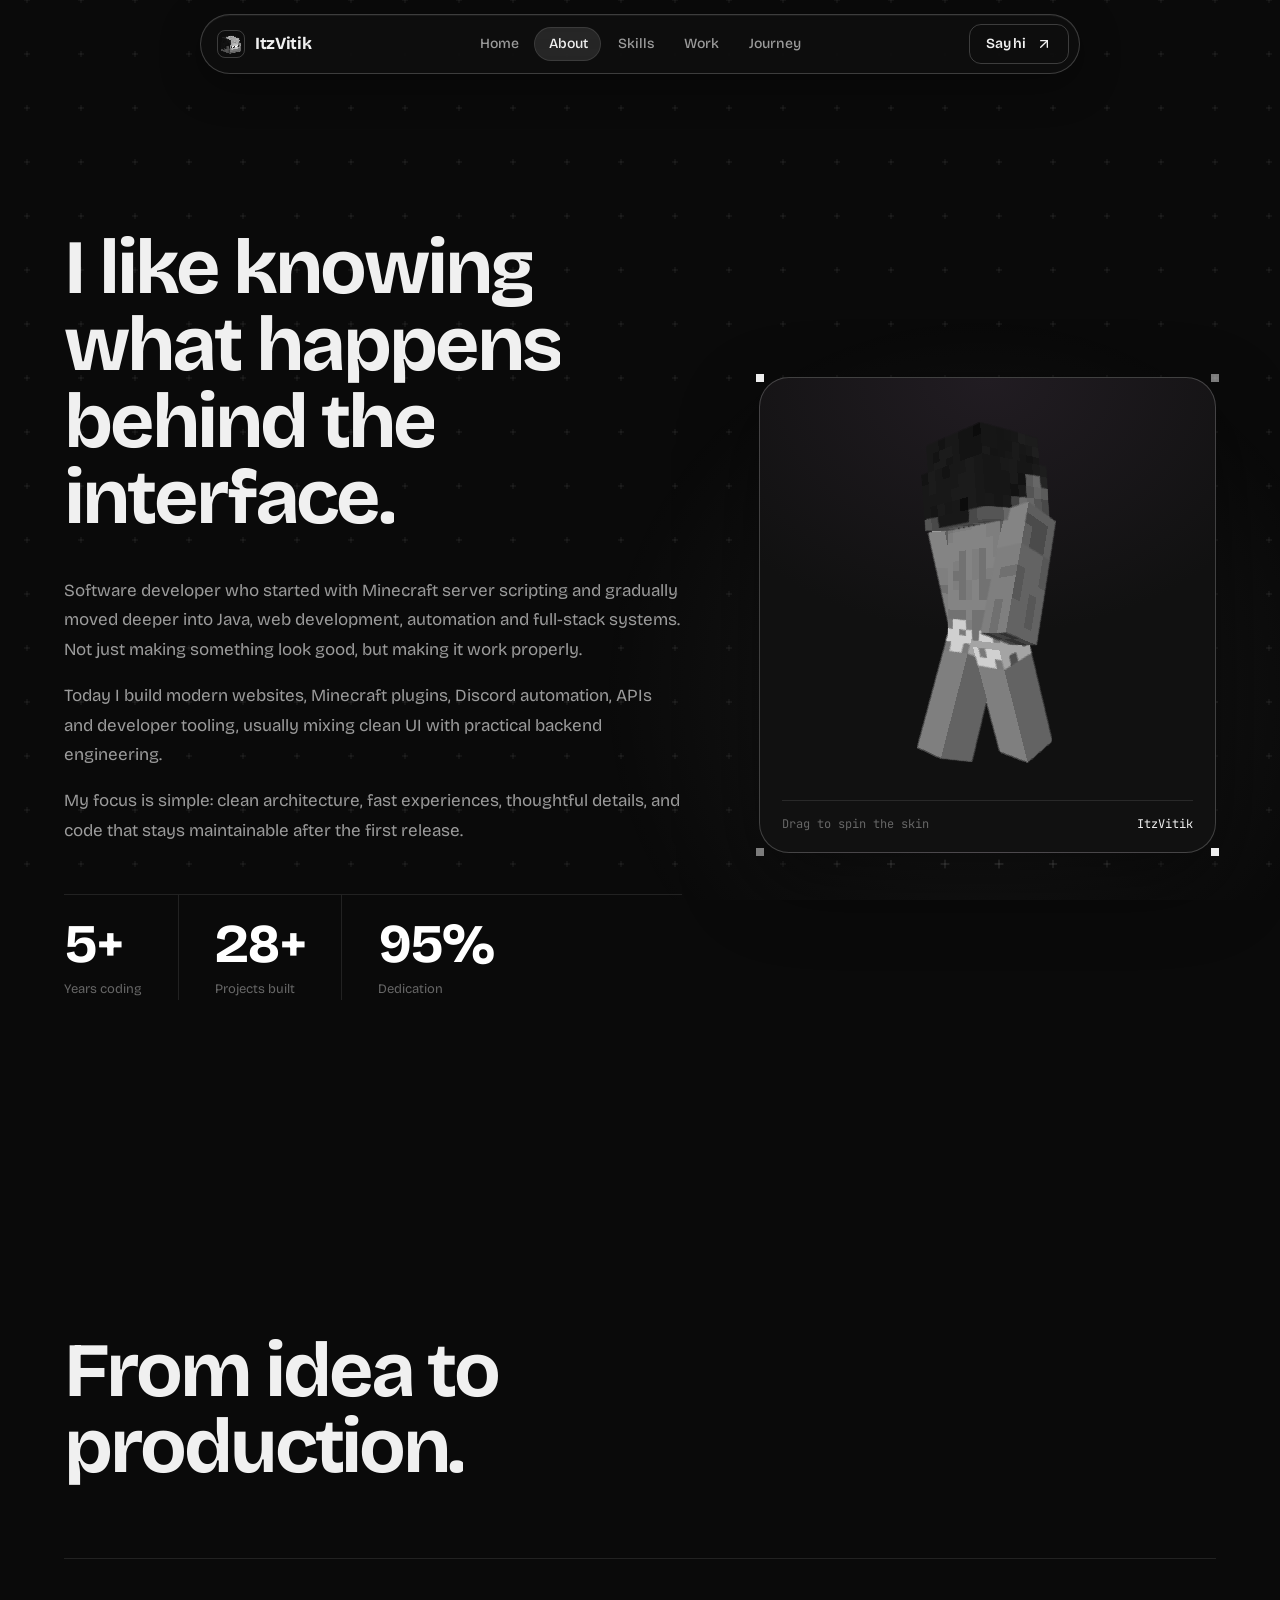
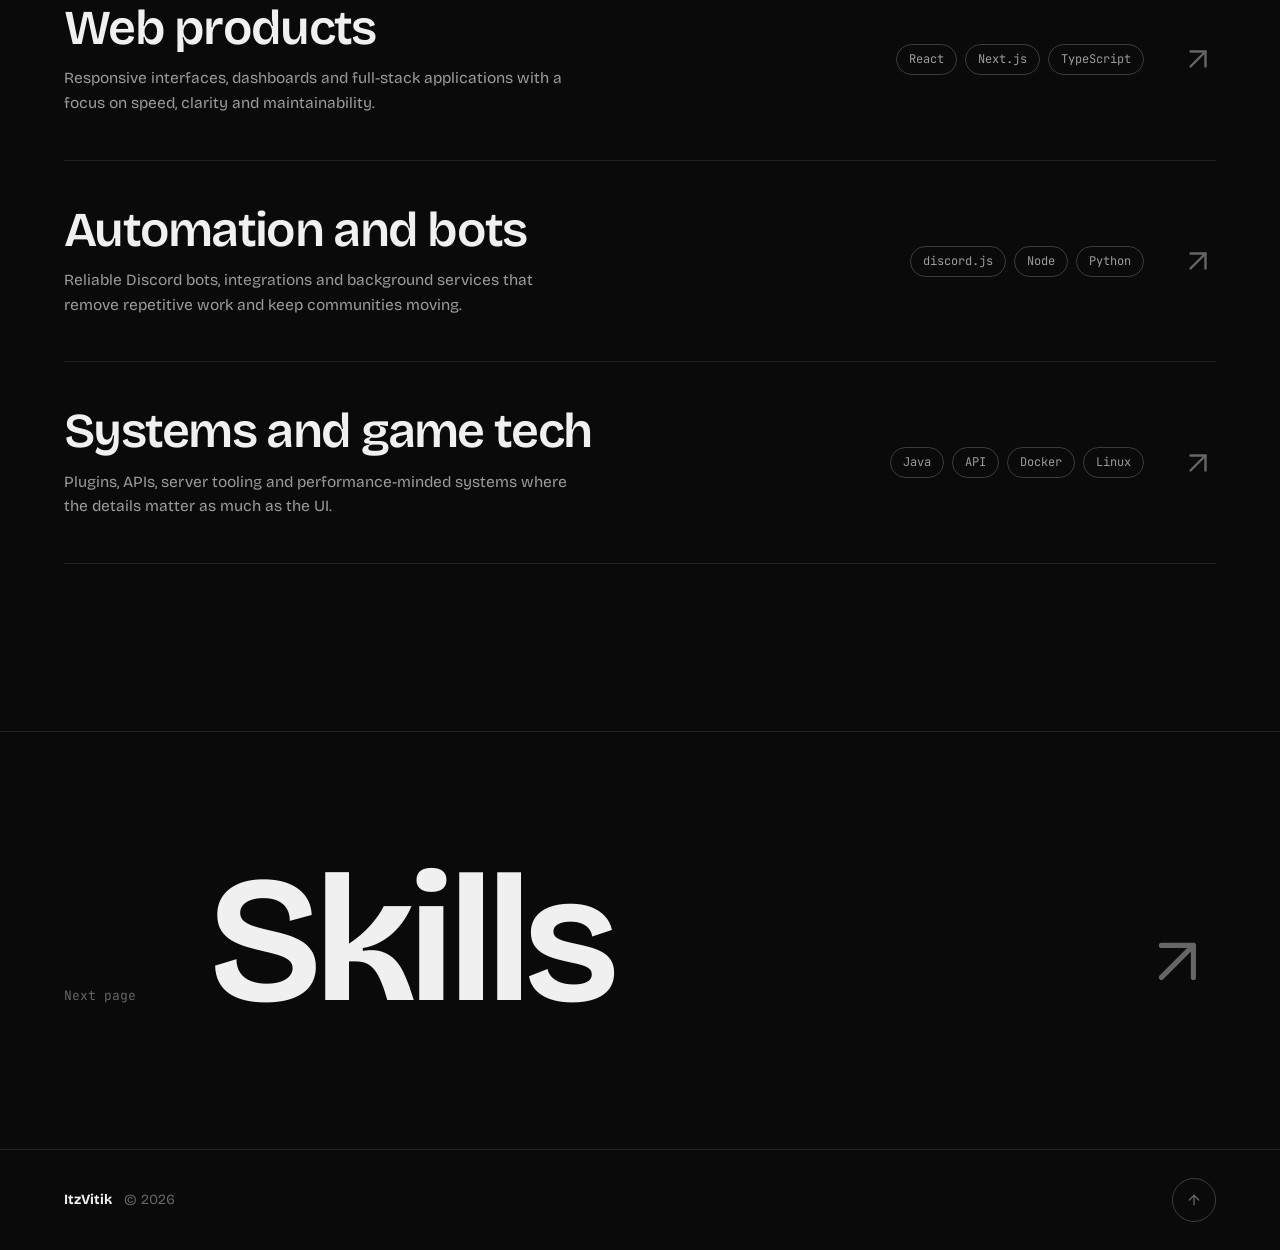
==== about.html @ f746f27a "Add subpages, rework homepage and fix cursor and click wave - Commit the about, skills, work, journe" ====
<!DOCTYPE html>
<html lang="en">
<head>
    <meta charset="UTF-8">
    <meta name="viewport" content="width=device-width, initial-scale=1, viewport-fit=cover">
    <title>About - ItzVitik</title>
    <meta name="description" content="ItzVitik is a full-stack developer building web apps, Discord bots and Minecraft server systems.">
    <meta name="theme-color" content="#0a0a0a">
    <link rel="icon" type="image/png" href="assets/img/favicon.png">
    <link rel="preload" href="assets/fonts/bricolage-grotesque-latin-wght-normal.woff2" as="font" type="font/woff2" crossorigin>
    <script>document.documentElement.classList.add('js');</script>
    <link rel="stylesheet" href="css/styles.css">
</head>
<body data-page="about">
    <div id="curtain" aria-hidden="true"><span id="curtain-label">About</span></div>
    <canvas id="bg-grid" aria-hidden="true"></canvas>
    <div id="cursor-ring" aria-hidden="true"></div>
    <div id="cursor-dot" aria-hidden="true"></div>
    <header class="nav" id="nav">
        <a href="index.html" class="nav-logo" data-pl data-title="Home" aria-label="ItzVitik, home"><img src="assets/img/skin-head.png" alt="" width="28" height="28"><span>ItzVitik</span></a>
        <nav class="nav-links" id="nav-links" aria-label="Main"><span class="nav-pill" aria-hidden="true"></span><a href="index.html" data-pl data-title="Home" data-spy="home">Home</a><a href="about.html" data-pl data-title="About" data-spy="about">About</a><a href="skills.html" data-pl data-title="Skills" data-spy="skills">Skills</a><a href="work.html" data-pl data-title="Work" data-spy="work">Work</a><a href="journey.html" data-pl data-title="Journey" data-spy="experience">Journey</a></nav>
        <a href="contact.html" class="btn btn-small nav-cta" data-pl data-title="Contact" data-magnetic><span>Say hi</span><svg viewBox="0 0 24 24" fill="none" stroke="currentColor" stroke-width="2" stroke-linecap="round" stroke-linejoin="round" aria-hidden="true"><line x1="7" y1="17" x2="17" y2="7"></line><polyline points="7 7 17 7 17 17"></polyline></svg></a>
        <button class="nav-burger" id="nav-burger" aria-label="Open menu" aria-expanded="false" aria-controls="menu"><span></span><span></span></button>
        <div class="nav-progress" id="nav-progress" aria-hidden="true"></div>
    </header>
    <div class="menu" id="menu" aria-hidden="true"><nav class="menu-inner" aria-label="Mobile"><a href="index.html" data-pl data-title="Home">Home</a><a href="about.html" data-pl data-title="About">About</a><a href="skills.html" data-pl data-title="Skills">Skills</a><a href="work.html" data-pl data-title="Work">Work</a><a href="journey.html" data-pl data-title="Journey">Journey</a><a href="contact.html" data-pl data-title="Contact">Contact</a></nav></div>
    <main id="top">
<section class="section page-top" id="about">
            <h1 class="sr-only">About</h1>
            <div class="wrap about-grid">
                <div class="about-text">
                    <h2 class="h2" data-split>I like knowing what happens behind the interface.</h2>
                    <div class="prose" data-reveal>
                        <p>Software developer who started with Minecraft server scripting and gradually moved deeper into Java, web development, automation and full-stack systems. Not just making something look good, but making it work properly.</p>
                        <p>Today I build modern websites, Minecraft plugins, Discord automation, APIs and developer tooling, usually mixing clean UI with practical backend engineering.</p>
                        <p>My focus is simple: clean architecture, fast experiences, thoughtful details, and code that stays maintainable after the first release.</p>
                    </div>
                    <dl class="stats" data-reveal>
                        <div><dt>Years coding</dt><dd><span data-count="5">5</span>+</dd></div>
                        <div><dt>Projects built</dt><dd><span data-count="29">29</span>+</dd></div>
                        <div><dt>Dedication</dt><dd><span data-count="97">97</span>%</dd></div>
                    </dl>
                </div>

                <div class="tilt" id="tilt">
                    <div class="tilt-card" id="tilt-card">
                        <i class="px px-tl"></i><i class="px px-tr"></i><i class="px px-bl"></i><i class="px px-br"></i>
                        <div class="skin-stage" id="skin-stage">
                            <div class="skin-loading" id="skin-loading">
                                <span class="spinner"></span>
                                <span>Loading skin</span>
                            </div>
                            <canvas id="skin-canvas"></canvas>
                        </div>
                        <div class="tilt-foot">
                            <span>Drag to spin the skin</span>
                            <span class="tilt-name">ItzVitik</span>
                        </div>
                    </div>
                </div>
            </div>
        </section>
<section class="section" id="build">
            <div class="wrap">
                <div class="head">
                    <h2 class="h2" data-split>From idea to production.</h2>
                </div>

                <div class="rows">
                    <article class="row">
                        <div class="row-main">
                            <h3>Web products</h3>
                            <p>Responsive interfaces, dashboards and full-stack applications with a focus on speed, clarity and maintainability.</p>
                        </div>
                        <div class="row-tags"><span>React</span><span>Next.js</span><span>TypeScript</span></div>
                        <svg class="row-arrow" viewBox="0 0 24 24" fill="none" stroke="currentColor" stroke-width="1.6" stroke-linecap="round" stroke-linejoin="round" aria-hidden="true"><line x1="7" y1="17" x2="17" y2="7"></line><polyline points="7 7 17 7 17 17"></polyline></svg>
                    </article>
                    <article class="row">
                        <div class="row-main">
                            <h3>Automation and bots</h3>
                            <p>Reliable Discord bots, integrations and background services that remove repetitive work and keep communities moving.</p>
                        </div>
                        <div class="row-tags"><span>discord.js</span><span>Node</span><span>Python</span></div>
                        <svg class="row-arrow" viewBox="0 0 24 24" fill="none" stroke="currentColor" stroke-width="1.6" stroke-linecap="round" stroke-linejoin="round" aria-hidden="true"><line x1="7" y1="17" x2="17" y2="7"></line><polyline points="7 7 17 7 17 17"></polyline></svg>
                    </article>
                    <article class="row">
                        <div class="row-main">
                            <h3>Systems and game tech</h3>
                            <p>Plugins, APIs, server tooling and performance-minded systems where the details matter as much as the UI.</p>
                        </div>
                        <div class="row-tags"><span>Java</span><span>API</span><span>Docker</span><span>Linux</span></div>
                        <svg class="row-arrow" viewBox="0 0 24 24" fill="none" stroke="currentColor" stroke-width="1.6" stroke-linecap="round" stroke-linejoin="round" aria-hidden="true"><line x1="7" y1="17" x2="17" y2="7"></line><polyline points="7 7 17 7 17 17"></polyline></svg>
                    </article>
                </div>
            </div>
        </section>
<a class="next" href="skills.html" data-pl data-title="Skills"><span>Next page</span><strong>Skills</strong><svg viewBox="0 0 24 24" fill="none" stroke="currentColor" stroke-width="1.6" stroke-linecap="round" stroke-linejoin="round" aria-hidden="true"><line x1="7" y1="17" x2="17" y2="7"></line><polyline points="7 7 17 7 17 17"></polyline></svg></a>
    </main>
    <footer class="footer">
        <div class="wrap footer-in">
            <div><strong>ItzVitik</strong> <span>&copy; <span id="year"></span></span></div>
            <button type="button" class="to-top" id="to-top" aria-label="Back to top">
                <svg viewBox="0 0 24 24" fill="none" stroke="currentColor" stroke-width="2" stroke-linecap="round" stroke-linejoin="round" aria-hidden="true"><line x1="12" y1="19" x2="12" y2="5"></line><polyline points="5 12 12 5 19 12"></polyline></svg>
            </button>
        </div>
    </footer>
    <div id="project-page" hidden></div><div class="work-preview" id="work-preview" hidden></div>
    <script src="js/vendor/gsap.min.js"></script>
    <script src="js/vendor/ScrollTrigger.min.js"></script>
    <script src="js/vendor/lenis.min.js"></script><script defer src="js/vendor/skinview3d.bundle.js"></script>
    <script defer src="js/main.js"></script>
</body>
</html>
---- css/styles.css ----
/* ==========================================================
   ItzVitik portfolio v4
   Tokens, base, components. No framework, no CDN.
========================================================== */

@font-face {
    font-family: "Bricolage Grotesque";
    src: url("../assets/fonts/bricolage-grotesque-latin-wght-normal.woff2") format("woff2");
    font-weight: 200 800;
    font-style: normal;
    font-display: swap;
}
@font-face {
    font-family: "JetBrains Mono";
    src: url("../assets/fonts/jetbrains-mono-latin-400-normal.woff2") format("woff2");
    font-weight: 400; font-style: normal; font-display: swap;
}
@font-face {
    font-family: "JetBrains Mono";
    src: url("../assets/fonts/jetbrains-mono-latin-500-normal.woff2") format("woff2");
    font-weight: 500; font-style: normal; font-display: swap;
}
@font-face {
    font-family: "JetBrains Mono";
    src: url("../assets/fonts/jetbrains-mono-latin-700-normal.woff2") format("woff2");
    font-weight: 700; font-style: normal; font-display: swap;
}

:root {
    --ink: #0a0a0a;
    --ink-2: #111111;
    --ink-3: #181818;
    --line: rgba(255, 255, 255, 0.1);
    --line-2: rgba(255, 255, 255, 0.2);
    --text: #f0f0f0;
    --muted: #9b9b9b;
    --dim: #666666;
    --acc: #eeeeee;
    --acc-hi: #ffffff;
    --acc-lo: #888888;
    --ok: #7bd88f;
    --lilac: #b79cff;

    --font: "Bricolage Grotesque", ui-sans-serif, system-ui, -apple-system, "Segoe UI", sans-serif;
    --mono: "JetBrains Mono", ui-monospace, "SFMono-Regular", Menlo, Consolas, monospace;
    --ease: cubic-bezier(0.16, 1, 0.3, 1);

    --pad: clamp(20px, 5vw, 64px);
    --max: 1240px;
    color-scheme: dark;
}

*, *::before, *::after { box-sizing: border-box; }

html { -webkit-text-size-adjust: 100%; }
html.lenis, html.lenis body { height: auto; }
.lenis.lenis-smooth { scroll-behavior: auto !important; }
.lenis.lenis-stopped, html.is-locked { overflow: hidden; }
html:not(.lenis) { scroll-behavior: smooth; }

body {
    margin: 0;
    background: var(--ink);
    color: var(--text);
    font-family: var(--font);
    font-size: 17px;
    line-height: 1.6;
    -webkit-font-smoothing: antialiased;
    -moz-osx-font-smoothing: grayscale;
    overflow-x: hidden;
}

img, canvas, svg { display: block; max-width: 100%; }
a { color: inherit; text-decoration: none; }
button { font: inherit; color: inherit; background: none; border: 0; padding: 0; cursor: pointer; }
h1, h2, h3, p, dl, dd, ul, figure { margin: 0; padding: 0; }
ul { list-style: none; }

::selection { background: var(--acc); color: var(--ink); }

::-webkit-scrollbar { width: 8px; }
::-webkit-scrollbar-track { background: var(--ink); }
::-webkit-scrollbar-thumb { background: #231f24; border-radius: 4px; }
::-webkit-scrollbar-thumb:hover { background: var(--acc-lo); }

:focus-visible { outline: 2px solid var(--acc); outline-offset: 3px; border-radius: 6px; }

.sr-only {
    position: absolute; width: 1px; height: 1px; padding: 0; margin: -1px;
    overflow: hidden; clip: rect(0, 0, 0, 0); white-space: nowrap; border: 0;
}

/* Custom cursor only when JS confirms a fine pointer */
html.has-cursor, html.has-cursor * { cursor: none !important; }

#cursor-ring, #cursor-dot {
    position: fixed; top: 0; left: 0; pointer-events: none; z-index: 400;
    opacity: 0; will-change: transform;
}
#cursor-ring {
    width: 38px; height: 38px; margin: -19px 0 0 -19px;
    border: 1.5px solid rgba(238, 238, 238, 0.75);
    border-radius: 50%;
    transition: width .35s var(--ease), height .35s var(--ease), margin .35s var(--ease),
                background-color .3s, border-color .3s, opacity .3s;
}
#cursor-ring.is-hover {
    width: 64px; height: 64px; margin: -32px 0 0 -32px;
    background: rgba(238, 238, 238, 0.1);
    border-color: var(--acc-hi);
}
#cursor-dot {
    width: 6px; height: 6px; margin: -3px 0 0 -3px;
    background: var(--acc); border-radius: 50%;
    box-shadow: 0 0 10px rgba(238, 238, 238, .8);
}

/* Background grid canvas */
#bg-grid {
    position: fixed; inset: 0; width: 100%; height: 100%;
    z-index: 0; pointer-events: none; opacity: 0;
}

main, .footer { position: relative; z-index: 1; }

/* ---------- Layout helpers ---------- */
.wrap { width: 100%; max-width: var(--max); margin: 0 auto; }
.section { padding: clamp(90px, 13vw, 170px) var(--pad); position: relative; }

.head {
    display: flex; align-items: flex-end; justify-content: space-between;
    gap: 28px 48px; flex-wrap: wrap;
    margin-bottom: clamp(36px, 6vw, 72px);
}
.head-note { max-width: 340px; color: var(--muted); font-size: 15px; line-height: 1.65; }

.h2 {
    font-size: clamp(2.3rem, 6vw, 5.4rem);
    line-height: 1;
    letter-spacing: -0.04em;
    font-weight: 700;
    max-width: 15ch;
}
.h2-xl { font-size: clamp(2.8rem, 9vw, 8.2rem); max-width: 11ch; line-height: .94; }

/* Split text masks (filled by JS) */
.w { display: inline-block; overflow: hidden; vertical-align: top; padding-bottom: .12em; margin-bottom: -.12em; }
.wi { display: inline-block; will-change: transform; }

/* ---------- Buttons ---------- */
.btn {
    --h: 52px;
    display: inline-flex; align-items: center; justify-content: center; gap: 10px;
    height: var(--h); padding: 0 24px;
    border-radius: 14px;
    font-size: 15px; font-weight: 600; letter-spacing: -0.01em;
    border: 1px solid var(--line-2);
    transition: background-color .3s, color .3s, border-color .3s;
    will-change: transform;
    white-space: nowrap;
}
.btn svg { width: 16px; height: 16px; flex-shrink: 0; transition: transform .45s var(--ease); }
.btn:hover svg { transform: translate(2px, -2px); }
.btn-primary { background: var(--text); color: var(--ink); border-color: var(--text); }
.btn-primary:hover { background: var(--acc-hi); border-color: var(--acc-hi); }
.btn-ghost { background: rgba(255, 255, 255, 0.04); color: var(--text); }
.btn-ghost:hover { border-color: var(--acc); background: rgba(238, 238, 238, 0.08); }
.btn-small { --h: 40px; padding: 0 16px; font-size: 14px; border-radius: 12px; }
.btn-wide { width: 100%; }
.btn-icon { display: inline-flex; }
.btn-icon svg { width: 16px; height: 16px; }
.btn:hover .btn-icon svg { transform: none; }

/* ---------- Nav ---------- */
.nav {
    position: fixed; top: 14px; left: 50%; z-index: 100;
    width: min(880px, calc(100% - 28px));
    height: 60px;
    transform: translateX(-50%);
    display: grid; grid-template-columns: auto 1fr auto; align-items: center; gap: 12px;
    padding: 0 10px 0 16px;
    border-radius: 999px;
    background: rgba(17, 17, 17, 0.55);
    border: 1px solid var(--line-2);
    -webkit-backdrop-filter: blur(18px) saturate(1.4);
    backdrop-filter: blur(18px) saturate(1.4);
    box-shadow: 0 10px 40px rgba(0, 0, 0, .35), inset 0 1px 0 rgba(255, 255, 255, .05);
    transition: background-color .4s, box-shadow .4s;
}
.nav.is-scrolled { background: rgba(14, 12, 15, 0.8); }
.js .nav { opacity: 0; animation: introFailsafe .01s 4s forwards; }

.nav-logo { display: inline-flex; align-items: center; gap: 10px; font-weight: 700; font-size: 17px; letter-spacing: -0.02em; }
.nav-logo img { width: 28px; height: 28px; border-radius: 8px; image-rendering: pixelated; border: 1px solid var(--line-2); transition: transform .6s var(--ease); }
.nav-logo:hover img { transform: rotate(-12deg) scale(1.08); }

.nav-links { position: relative; display: flex; justify-content: center; align-items: center; gap: 2px; }
.nav-links a {
    position: relative; z-index: 1;
    padding: 8px 14px; border-radius: 999px;
    font-size: 14px; font-weight: 500; color: var(--muted);
    transition: color .3s;
}
.nav-links a:hover, .nav-links a.is-active { color: var(--text); }
.nav-pill {
    position: absolute; z-index: 0; left: 0; top: 50%;
    height: 34px; margin-top: -17px; width: 0;
    border-radius: 999px;
    background: rgba(255, 255, 255, 0.1);
    border: 1px solid var(--line);
    pointer-events: none;
    opacity: 0;
}

.nav-progress {
    position: absolute; left: 30px; right: 30px; bottom: -1px; height: 2px;
    background: linear-gradient(90deg, var(--acc-lo), var(--acc), var(--acc-hi));
    transform-origin: left center; transform: scaleX(0);
    border-radius: 2px;
}

.nav-burger { display: none; width: 40px; height: 40px; border-radius: 50%; border: 1px solid var(--line-2); position: relative; }
.nav-burger span { position: absolute; left: 12px; right: 12px; height: 1.5px; background: var(--text); transition: transform .45s var(--ease), top .45s var(--ease); }
.nav-burger span:first-child { top: 16px; }
.nav-burger span:last-child { top: 23px; }
.nav-burger[aria-expanded="true"] span:first-child { top: 19.5px; transform: rotate(45deg); }
.nav-burger[aria-expanded="true"] span:last-child { top: 19.5px; transform: rotate(-45deg); }

.menu {
    position: fixed; inset: 0; z-index: 90;
    background: rgba(12, 11, 13, 0.96);
    -webkit-backdrop-filter: blur(20px); backdrop-filter: blur(20px);
    display: grid; place-items: center;
    visibility: hidden; opacity: 0;
}
.menu-inner { display: grid; gap: 6px; text-align: center; }
.menu-inner a { font-size: clamp(2.2rem, 11vw, 4rem); font-weight: 700; letter-spacing: -0.04em; line-height: 1.1; padding: 6px 20px; }
.menu-inner a:hover { color: var(--acc); }

/* ---------- Hero ---------- */
.hero {
    min-height: 100vh; min-height: 100svh;
    display: grid; place-items: center;
    padding: 120px var(--pad) 90px;
    position: relative;
}
.hero-inner { width: 100%; max-width: 1180px; text-align: center; display: flex; flex-direction: column; align-items: center; }

.status {
    display: inline-flex; align-items: center; justify-content: center;
    padding: 7px 16px; border-radius: 999px;
    border: 1px solid var(--line-2); background: rgba(255, 255, 255, 0.04);
    font-family: var(--mono); font-size: 12.5px; color: var(--muted);
}

.name-wrap { position: relative; width: 100%; height: clamp(90px, 21vw, 260px); margin: clamp(8px, 2vw, 26px) 0 0; }
#name-canvas { position: absolute; inset: 0; width: 100%; height: 100%; touch-action: pan-y; }

.roles { height: 1.5em; overflow: hidden; font-size: clamp(1.15rem, 2.4vw, 1.6rem); font-weight: 500; letter-spacing: -0.02em; color: var(--text); margin-top: 6px; }
.roles-track { display: flex; flex-direction: column; will-change: transform; }
.roles-track span { height: 1.5em; line-height: 1.5em; white-space: nowrap; }

.hero-lead { max-width: 560px; color: var(--muted); margin-top: 18px; font-size: clamp(15px, 1.6vw, 17px); line-height: 1.7; }
.hero-actions { display: flex; flex-wrap: wrap; gap: 12px; justify-content: center; margin-top: 30px; }

/* Hero intro: hidden until JS plays the intro; failsafe if JS never runs */
.intro-done .intro, .intro-done .nav { animation: none; }
.js .intro { opacity: 0; animation: introFailsafe .01s 4s forwards; }
@keyframes introFailsafe { to { opacity: 1; } }

/* ---------- About ---------- */
.about-grid { display: grid; grid-template-columns: 1.15fr .85fr; gap: clamp(36px, 6vw, 96px); align-items: center; }
.about-text .h2 { margin-bottom: clamp(24px, 3vw, 40px); }
.prose { display: grid; gap: 16px; color: var(--muted); max-width: 56ch; }
.prose p { line-height: 1.75; }

.stats { display: grid; grid-template-columns: repeat(3, auto); justify-content: start; gap: 0; margin-top: clamp(28px, 4vw, 48px); border-top: 1px solid var(--line); }
.stats > div { padding: 22px 36px 0 0; margin-right: 36px; border-right: 1px solid var(--line); }
.stats > div:last-child { border-right: 0; margin-right: 0; padding-right: 0; }
.stats dt { font-size: 13px; color: var(--dim); order: 2; }
.stats dd { font-size: clamp(2.2rem, 4.4vw, 3.4rem); font-weight: 700; letter-spacing: -0.04em; line-height: 1; color: var(--text); }
.stats > div { display: flex; flex-direction: column; gap: 8px; }
.stats dd span { font-variant-numeric: tabular-nums; }
.stats dd { color: var(--acc-hi); }

.tilt { perspective: 1100px; }
.tilt-card {
    position: relative;
    border: 1px solid var(--line-2);
    border-radius: 30px;
    background: radial-gradient(120% 90% at 50% 0%, #211c22 0%, var(--ink-2) 60%);
    padding: 22px 22px 18px;
    transform-style: preserve-3d;
    will-change: transform;
    box-shadow: 0 30px 80px rgba(0, 0, 0, .45);
}
.px { position: absolute; width: 8px; height: 8px; background: var(--acc); }
.px-tl { top: -4px; left: -4px; } .px-tr { top: -4px; right: -4px; opacity: .5; }
.px-bl { bottom: -4px; left: -4px; opacity: .5; } .px-br { bottom: -4px; right: -4px; }
.skin-stage { position: relative; display: grid; place-items: center; height: clamp(300px, 36vw, 400px); }
#skin-canvas { position: relative; z-index: 2; touch-action: pan-y; transform: translateZ(40px); }
.skin-loading { position: absolute; inset: 0; display: flex; flex-direction: column; align-items: center; justify-content: center; gap: 10px; font-family: var(--mono); font-size: 12px; color: var(--dim); text-align: center; padding: 0 20px; }
.spinner { width: 24px; height: 24px; border: 2px solid var(--line-2); border-top-color: var(--acc); border-radius: 50%; animation: spin .9s linear infinite; }
@keyframes spin { to { transform: rotate(360deg); } }
.tilt-foot { display: flex; justify-content: space-between; align-items: center; gap: 12px; padding-top: 14px; border-top: 1px solid var(--line); font-family: var(--mono); font-size: 12px; color: var(--dim); }
.tilt-name { color: var(--acc); }

/* ---------- Skills ---------- */
.skills-grid { display: grid; grid-template-columns: 1fr 1fr; gap: clamp(28px, 5vw, 72px); align-items: center; }
.radar-card { display: grid; place-items: center; padding: clamp(10px, 3vw, 30px); border: 1px solid var(--line); border-radius: 30px; background: var(--ink-2); }
.radar { width: 100%; max-width: 440px; }
.radar svg { width: 100%; height: auto; overflow: visible; }

.bars { display: grid; gap: 22px; }
.bar-top { display: flex; justify-content: space-between; align-items: baseline; font-size: 15px; margin-bottom: 9px; }
.bar-top span:first-child { font-weight: 600; letter-spacing: -0.01em; }
.bar-top span:last-child { font-family: var(--mono); font-size: 13px; color: var(--acc); font-variant-numeric: tabular-nums; }
.bar-track { height: 3px; border-radius: 3px; background: var(--line); overflow: hidden; }
.bar-fill { height: 100%; width: 100%; transform-origin: left center; transform: scaleX(0); background: linear-gradient(90deg, var(--acc-lo), var(--acc), var(--acc-hi)); border-radius: 3px; }

/* ---------- What I build (rows) ---------- */
.rows { border-top: 1px solid var(--line); }
.row {
    position: relative;
    display: grid; grid-template-columns: 1fr minmax(160px, 260px) 44px; align-items: center; gap: 28px;
    padding: clamp(26px, 4vw, 44px) 0;
    border-bottom: 1px solid var(--line);
    transition: padding-left .6s var(--ease);
}
.row::before { content: ""; position: absolute; left: 0; bottom: -1px; height: 1px; width: 100%; background: var(--acc); transform: scaleX(0); transform-origin: left; transition: transform .8s var(--ease); }
.row:hover::before { transform: scaleX(1); }
.row:hover { padding-left: 18px; }
.row h3 { font-size: clamp(1.7rem, 3.8vw, 3.2rem); font-weight: 600; letter-spacing: -0.035em; line-height: 1.05; margin-bottom: 12px; transition: color .3s; }
.row:hover h3 { color: var(--acc-hi); }
.row p { color: var(--muted); max-width: 52ch; font-size: 15.5px; }
.row-tags { display: flex; flex-wrap: wrap; gap: 8px; justify-content: flex-end; }
.row-tags span, .pills span {
    padding: 5px 12px; border-radius: 999px; border: 1px solid var(--line-2);
    font-family: var(--mono); font-size: 12px; color: var(--muted);
    transition: color .3s, border-color .3s, background-color .3s;
}
.row:hover .row-tags span { color: var(--text); border-color: rgba(238, 238, 238, .5); }
.row-arrow { width: 36px; height: 36px; color: var(--dim); transition: transform .6s var(--ease), color .3s; justify-self: end; }
.row:hover .row-arrow { transform: rotate(45deg); color: var(--acc); }

/* ---------- Marquee ---------- */
.marquee { position: relative; z-index: 1; overflow: hidden; padding: clamp(30px, 6vw, 70px) 0; border-block: 1px solid var(--line); background: rgba(17, 17, 17, .6); }
.marquee-line { display: flex; width: max-content; white-space: nowrap; will-change: transform; }
.marquee-line + .marquee-line { margin-top: 6px; }
.marquee-line span { font-size: clamp(2.6rem, 8vw, 6.6rem); font-weight: 700; letter-spacing: -0.045em; line-height: 1.15; padding-right: .5em; }
.marquee-line span i { display: inline-block; width: .16em; height: .16em; margin-left: .5em; background: var(--acc); vertical-align: middle; }
.marquee-outline span { color: transparent; -webkit-text-stroke: 1.5px rgba(255, 255, 255, 0.35); }

/* ---------- Work list ---------- */
.filters { display: flex; flex-wrap: wrap; gap: 8px; }
.chip { padding: 8px 16px; border-radius: 999px; border: 1px solid var(--line-2); font-size: 14px; font-weight: 500; color: var(--muted); transition: all .35s var(--ease); }
.chip:hover { color: var(--text); border-color: var(--acc); }
.chip.is-on { background: var(--text); color: var(--ink); border-color: var(--text); }

.work-list { border-top: 1px solid var(--line); }
.work-row {
    position: relative;
    display: grid; grid-template-columns: 1fr auto auto 40px; align-items: center; gap: 12px 30px;
    padding: clamp(22px, 3.4vw, 36px) 0;
    border-bottom: 1px solid var(--line);
    transition: opacity .5s var(--ease), padding-left .6s var(--ease);
}
.work-row h3 { font-size: clamp(1.9rem, 4.6vw, 4rem); font-weight: 600; letter-spacing: -0.04em; line-height: 1; transition: transform .6s var(--ease), color .3s; }
.work-meta { font-family: var(--mono); font-size: 12.5px; color: var(--dim); text-align: right; line-height: 1.5; }
.work-meta b { display: block; font-weight: 500; color: var(--muted); }
.work-arrow { width: 32px; height: 32px; justify-self: end; color: var(--dim); transition: transform .6s var(--ease), color .3s; }
.work-thumb { display: none; grid-column: 1 / -1; width: 100%; aspect-ratio: 16 / 9; object-fit: cover; border-radius: 16px; border: 1px solid var(--line); }
.work-row.is-hidden { display: none; }

.st { display: inline-flex; align-items: center; gap: 8px; }
.st::before { content: ""; width: 7px; height: 7px; border-radius: 50%; background: var(--dim); }
.st-live { color: var(--ok); } .st-live::before { background: var(--ok); }
.st-private { color: var(--lilac); } .st-private::before { background: var(--lilac); }
.st-archived { color: var(--dim); } .st-archived::before { background: var(--dim); }

@media (hover: hover) and (pointer: fine) {
    .work-list:hover .work-row { opacity: .38; }
    .work-list:hover .work-row:hover { opacity: 1; }
    .work-row:hover h3 { transform: translateX(18px); color: var(--acc-hi); }
    .work-row:hover .work-arrow { transform: rotate(45deg); color: var(--acc); }
}
@media (hover: none), (pointer: coarse) {
    .work-thumb { display: block; }
}

.work-preview {
    position: fixed; top: 0; left: 0; z-index: 60;
    width: min(360px, 34vw); aspect-ratio: 16 / 9;
    border-radius: 16px; overflow: hidden; pointer-events: none;
    border: 1px solid var(--line-2);
    box-shadow: 0 30px 80px rgba(0, 0, 0, .6);
    opacity: 0; visibility: hidden; will-change: transform;
}
.wp-img { position: absolute; inset: 0; background-size: cover; background-position: center; opacity: 0; transition: opacity .35s; }
.wp-img.on { opacity: 1; }

/* ---------- Chat demo ---------- */
.chat { max-width: 760px; margin: 0 auto; border: 1px solid var(--line-2); border-radius: 22px; overflow: hidden; background: var(--ink-2); box-shadow: 0 30px 80px rgba(0, 0, 0, .4); }
.chat-bar { display: flex; align-items: center; gap: 8px; padding: 14px 18px; border-bottom: 1px solid var(--line); background: rgba(0, 0, 0, .25); }
.chat-bar i { width: 10px; height: 10px; border-radius: 50%; background: #3a3438; }
.chat-bar i:nth-child(1) { background: #c0605a; } .chat-bar i:nth-child(2) { background: #c9a05a; } .chat-bar i:nth-child(3) { background: #6aa878; }
.chat-bar span { margin-left: 10px; font-family: var(--mono); font-size: 12px; color: var(--dim); }
.chat-body { padding: 22px; display: grid; gap: 18px; align-content: start; min-height: 300px; font-size: 14px; }
.msg { display: flex; gap: 14px; align-items: flex-start; }
.avatar { width: 36px; height: 36px; border-radius: 12px; flex-shrink: 0; display: grid; place-items: center; font-weight: 700; font-size: 13px; background: #2a252b; color: var(--text); }
.avatar.bot { background: rgba(238, 238, 238, .15); color: var(--acc); border: 1px solid rgba(238, 238, 238, .35); }
.msg-main { flex: 1; min-width: 0; }
.msg-name { display: flex; align-items: center; gap: 8px; font-weight: 700; font-size: 14px; margin-bottom: 3px; }
.msg-name.bot { color: var(--acc); }
.msg-name small { font-family: var(--mono); font-weight: 500; font-size: 10px; color: var(--dim); border: 1px solid var(--line-2); padding: 1px 6px; border-radius: 5px; }
.msg-text { font-family: var(--mono); font-size: 13px; color: var(--text); }
.embed { border-left: 3px solid var(--acc); background: rgba(0, 0, 0, .3); border-radius: 0 12px 12px 0; padding: 14px 16px; display: grid; gap: 4px; }
.embed-title { display: flex; align-items: center; gap: 8px; font-weight: 700; color: var(--text); font-size: 14px; }
.embed-title svg { width: 16px; height: 16px; color: var(--acc); }
.embed-line { color: var(--muted); font-size: 13px; }
.embed-line b { color: var(--text); font-weight: 600; }
.typing { display: inline-flex; gap: 5px; padding: 8px 0; }
.typing span { width: 6px; height: 6px; border-radius: 50%; background: var(--dim); animation: bounce 1.1s infinite ease-in-out; }
.typing span:nth-child(2) { animation-delay: .15s; } .typing span:nth-child(3) { animation-delay: .3s; }
@keyframes bounce { 0%, 60%, 100% { transform: translateY(0); opacity: .5; } 30% { transform: translateY(-5px); opacity: 1; } }

/* ---------- Timeline ---------- */
.timeline { position: relative; display: grid; gap: clamp(36px, 5vw, 64px); padding-left: clamp(34px, 6vw, 80px); }
.tl-track { position: absolute; left: 7px; top: 8px; bottom: 8px; width: 2px; background: var(--line); border-radius: 2px; }
.tl-fill { position: absolute; inset: 0; background: linear-gradient(var(--acc-hi), var(--acc), var(--acc-lo)); transform-origin: top; transform: scaleY(0); border-radius: 2px; }
.tl-item { position: relative; display: grid; grid-template-columns: clamp(80px, 12vw, 170px) 1fr; gap: 12px 32px; align-items: start; }
.tl-dot { position: absolute; left: calc(-1 * clamp(34px, 6vw, 80px) + 0px); top: .9em; width: 16px; height: 16px; background: var(--ink); border: 2px solid var(--line-2); border-radius: 4px; transition: background-color .5s var(--ease), border-color .5s var(--ease), transform .6s var(--ease), box-shadow .5s; }
.tl-item.is-active .tl-dot { background: var(--acc); border-color: var(--acc); transform: rotate(45deg) scale(1.15); box-shadow: 0 0 18px rgba(238, 238, 238, .6); }
.tl-year { font-size: clamp(2rem, 5vw, 4rem); font-weight: 700; letter-spacing: -0.045em; line-height: 1; color: var(--dim); transition: color .5s var(--ease); }
.tl-item.is-active .tl-year { color: var(--text); }
.tl-body h3 { font-size: clamp(1.25rem, 2.3vw, 1.7rem); font-weight: 600; letter-spacing: -0.03em; line-height: 1.2; margin-bottom: 10px; max-width: 26ch; }
.tl-body p { color: var(--muted); max-width: 62ch; font-size: 15.5px; }
.pills { display: flex; flex-wrap: wrap; gap: 8px; margin-top: 16px; }

/* ---------- Contact ---------- */
.contact { padding-bottom: clamp(70px, 9vw, 120px); }
.contact-grid { display: grid; grid-template-columns: 1.1fr .9fr; gap: clamp(36px, 7vw, 110px); margin-top: clamp(44px, 7vw, 90px); align-items: start; }

.form { display: grid; gap: 26px; }
.field { position: relative; display: block; }
.field input, .field textarea {
    width: 100%; padding: 26px 0 10px; border: 0; border-bottom: 1px solid var(--line-2);
    background: transparent; color: var(--text); font: inherit; font-size: 18px; border-radius: 0; outline: none; resize: none;
    transition: border-color .4s;
}
.field span { position: absolute; left: 0; top: 24px; color: var(--dim); font-size: 17px; pointer-events: none; transform-origin: left top; transition: transform .45s var(--ease), color .3s; }
.field input:focus ~ span, .field input:not(:placeholder-shown) ~ span,
.field textarea:focus ~ span, .field textarea:not(:placeholder-shown) ~ span { transform: translateY(-22px) scale(.75); color: var(--acc); }
.field input:focus, .field textarea:focus { border-color: var(--acc); }
.field input:focus-visible, .field textarea:focus-visible { outline: none; }
.field input:user-invalid, .field textarea:user-invalid { border-color: #c0605a; }

.links { display: grid; gap: 12px; }
.links-note { color: var(--muted); font-size: 15px; margin-bottom: 8px; max-width: 44ch; }
.copy-row {
    position: relative; display: flex; align-items: center; gap: 14px;
    padding: 18px 20px; border: 1px solid var(--line-2); border-radius: 16px;
    background: rgba(255, 255, 255, 0.03);
    transition: border-color .35s, background-color .35s, transform .5s var(--ease);
}
.copy-row:hover { border-color: var(--acc); background: rgba(238, 238, 238, 0.07); transform: translateX(6px); }
.copy-row svg { width: 20px; height: 20px; color: var(--acc); flex-shrink: 0; }
.copy-text { font-family: var(--mono); font-size: 14px; overflow: hidden; text-overflow: ellipsis; }
.copy-state { margin-left: auto; font-family: var(--mono); font-size: 12px; color: var(--ok); opacity: 0; transform: translateX(6px); transition: opacity .3s, transform .4s var(--ease); }
.copy-row.is-copied .copy-state { opacity: 1; transform: none; }
.copy-link { display: inline-flex; align-items: center; gap: 8px; width: fit-content; font-size: 14px; color: var(--muted); padding: 6px 2px; transition: color .3s; }
.copy-link svg { width: 14px; height: 14px; transition: transform .45s var(--ease); }
.copy-link:hover { color: var(--acc-hi); } .copy-link:hover svg { transform: translate(2px, -2px); }

/* ---------- Footer ---------- */
.footer { border-top: 1px solid var(--line); padding: 28px var(--pad); background: var(--ink); }
.footer-in { display: flex; align-items: center; justify-content: space-between; gap: 16px; font-size: 14px; color: var(--dim); }
.footer-in strong { color: var(--text); margin-right: 8px; }
.to-top { width: 44px; height: 44px; border-radius: 50%; border: 1px solid var(--line-2); display: grid; place-items: center; transition: border-color .3s, background-color .3s, transform .5s var(--ease); }
.to-top svg { width: 16px; height: 16px; }
.to-top:hover { border-color: var(--acc); background: rgba(238, 238, 238, .1); transform: translateY(-3px); }

/* ---------- Project page ---------- */
#project-page {
    position: fixed; inset: 0; z-index: 200;
    background: var(--ink);
    overflow-y: auto; overscroll-behavior: contain;
    visibility: hidden;
}
.pp-top {
    position: sticky; top: 0; z-index: 5;
    display: flex; align-items: center; justify-content: space-between; gap: 14px;
    padding: 16px var(--pad);
    background: linear-gradient(var(--ink) 55%, rgba(12, 11, 13, 0));
}
.pp-url { font-family: var(--mono); font-size: 12.5px; color: var(--dim); overflow: hidden; text-overflow: ellipsis; white-space: nowrap; }
.pp-wrap { max-width: 1040px; margin: 0 auto; padding: clamp(24px, 5vw, 56px) var(--pad) clamp(60px, 8vw, 110px); }
.pp-meta { display: flex; flex-wrap: wrap; gap: 8px 22px; font-family: var(--mono); font-size: 12.5px; color: var(--muted); margin-bottom: 18px; }
.pp-meta #pp-year { color: var(--acc); }
.pp-title { font-size: clamp(2.8rem, 9vw, 7.2rem); font-weight: 700; letter-spacing: -0.05em; line-height: .95; }
.pp-desc { margin-top: 24px; max-width: 58ch; color: var(--muted); font-size: clamp(16px, 1.7vw, 19px); line-height: 1.7; }
.pp-actions { display: flex; flex-wrap: wrap; gap: 12px; margin-top: 30px; }
.btn.is-disabled { pointer-events: none; background: transparent; color: var(--dim); border-color: var(--line-2); }
.pp-facts { display: flex; flex-wrap: wrap; gap: 20px 56px; margin-top: 44px; padding-top: 26px; border-top: 1px solid var(--line); }
.pp-facts dt { font-size: 13px; color: var(--dim); margin-bottom: 4px; }
.pp-facts dd { font-size: clamp(1.15rem, 2.2vw, 1.6rem); font-weight: 600; letter-spacing: -0.02em; }
.pp-frame { margin-top: 44px; border: 1px solid var(--line-2); border-radius: 22px; overflow: hidden; background: var(--ink-2); box-shadow: 0 30px 80px rgba(0, 0, 0, .5); }
.pp-frame-bar { display: flex; align-items: center; gap: 8px; padding: 12px 16px; border-bottom: 1px solid var(--line); background: rgba(0, 0, 0, .3); }
.pp-frame-bar i { width: 10px; height: 10px; border-radius: 50%; background: #3a3438; }
.pp-frame-bar i:nth-child(1) { background: #c0605a; } .pp-frame-bar i:nth-child(2) { background: #c9a05a; } .pp-frame-bar i:nth-child(3) { background: #6aa878; }
.pp-frame-bar span { margin-left: 10px; font-family: var(--mono); font-size: 12px; color: var(--dim); }
.pp-frame-img { overflow: hidden; aspect-ratio: 16 / 9; }
.pp-frame-img img { width: 100%; height: 116%; object-fit: cover; will-change: transform; }
.pp-cols { display: grid; grid-template-columns: 1.4fr 1fr; gap: 40px 64px; margin-top: 56px; }
.pp-h { font-size: 14px; font-weight: 600; color: var(--dim); margin-bottom: 18px; letter-spacing: 0; }
.pp-list { display: grid; gap: 14px; }
.pp-list li { position: relative; padding-left: 22px; color: var(--text); line-height: 1.6; }
.pp-list li::before { content: ""; position: absolute; left: 0; top: .6em; width: 8px; height: 8px; background: var(--acc); }
.pp-next { display: flex; flex-direction: column; align-items: flex-start; gap: 6px; width: 100%; text-align: left; margin-top: clamp(56px, 8vw, 100px); padding-top: 28px; border-top: 1px solid var(--line); }
.pp-next span { font-family: var(--mono); font-size: 12.5px; color: var(--dim); }
.pp-next strong { font-size: clamp(2rem, 6vw, 4.4rem); font-weight: 700; letter-spacing: -0.045em; line-height: 1; transition: color .3s, transform .6s var(--ease); }
.pp-next:hover strong { color: var(--acc-hi); transform: translateX(14px); }

/* ---------- Responsive ---------- */
@media (max-width: 960px) {
    .about-grid, .skills-grid, .contact-grid, .pp-cols { grid-template-columns: 1fr; }
    .tilt { max-width: 440px; }
    .row { grid-template-columns: 1fr 44px; }
    .row-tags { grid-column: 1; justify-content: flex-start; grid-row: 2; }
    .row-arrow { grid-column: 2; grid-row: 1; }
}
@media (max-width: 760px) {
    body { font-size: 16px; }
    .nav { grid-template-columns: 1fr auto auto; padding-right: 10px; }
    .nav-links { display: none; }
    .nav-burger { display: block; }
    .nav-cta { display: none; }
    .nav-progress { left: 22px; right: 22px; }
    .work-row { grid-template-columns: 1fr 32px; }
    .work-row h3 { grid-column: 1; grid-row: 1; }
    .work-arrow { grid-column: 2; grid-row: 1; }
    .work-meta { grid-column: 1 / -1; text-align: left; display: flex; gap: 10px; align-items: baseline; }
    .work-meta b { display: inline; }
    .stats > div { padding-right: 20px; margin-right: 20px; }
    .tl-item { grid-template-columns: 1fr; }
    .head-note { max-width: none; }
}

@media (prefers-reduced-motion: reduce) {
    html { scroll-behavior: auto; }
    .js .intro, .js .nav { opacity: 1; animation: none; }
    .spinner { animation: none; }
}

/* ---------- v5: multi-page ---------- */
.page-top { padding-top: clamp(150px, 18vw, 230px); }
#curtain { position: fixed; inset: 0; z-index: 400; background: #f0f0f0; color: #0a0a0a; display: grid; place-items: center; pointer-events: none; visibility: hidden; overflow: hidden; }
.js #curtain { visibility: visible; animation: curtainFailsafe .01s 4s forwards; }
@keyframes curtainFailsafe { to { visibility: hidden; } }
#curtain-label { font-weight: 700; font-size: clamp(3rem, 12vw, 11rem); letter-spacing: -0.05em; line-height: 1; }


.next { position: relative; display: flex; align-items: baseline; justify-content: space-between; gap: 20px; padding: clamp(70px, 10vw, 140px) var(--pad); border-top: 1px solid var(--line); color: var(--text); text-decoration: none; overflow: hidden; }
.next span { font-family: var(--mono); font-size: 13px; color: var(--dim); }
.next strong { font-size: clamp(3rem, 14vw, 13rem); font-weight: 650; letter-spacing: -0.055em; line-height: .9; transition: transform .7s var(--ease), letter-spacing .7s var(--ease); margin-right: auto; margin-left: clamp(16px, 4vw, 64px); }
.next svg { width: clamp(34px, 6vw, 80px); height: auto; color: var(--dim); transition: transform .7s var(--ease), color .3s; }
.next:hover strong { transform: translateX(clamp(8px, 2vw, 32px)); }
.next:hover svg { color: var(--text); transform: translate(8px, -8px); }
.next::after { content: ""; position: absolute; left: 0; bottom: 0; height: 2px; width: 100%; background: var(--text); transform: scaleX(0); transform-origin: left; transition: transform .8s var(--ease); }
.next:hover::after { transform: scaleX(1); }
@media (max-width: 720px) { .next span { display: none; } }
@media (prefers-reduced-motion: reduce) { #curtain { display: none; } }

#skin-canvas, .nav-logo img { filter: grayscale(1) contrast(1.05); }

/* ---------- Home: intro, cards, more links ---------- */
.home-intro { display: grid; grid-template-columns: 1fr 1fr; gap: clamp(28px, 6vw, 96px); align-items: start; }
.home-intro .stats { grid-template-columns: repeat(2, auto); }
.more { display: inline-flex; align-items: center; gap: 10px; width: fit-content; margin-top: clamp(24px, 3vw, 36px); font-size: 15px; font-weight: 600; color: var(--text); padding-bottom: 4px; border-bottom: 1px solid var(--line-2); transition: border-color .3s, color .3s; }
.head .more { margin-top: 0; }
.more svg { width: 16px; height: 16px; transition: transform .45s var(--ease); }
.more:hover { border-color: var(--text); color: var(--acc-hi); }
.more:hover svg { transform: translate(3px, -3px); }
.cards { display: grid; grid-template-columns: repeat(3, 1fr); gap: 16px; }
.card { display: flex; flex-direction: column; padding: clamp(22px, 2.6vw, 32px); border: 1px solid var(--line); border-radius: 22px; background: rgba(17, 17, 17, .6); transition: border-color .4s, transform .6s var(--ease); }
.card:hover { border-color: var(--line-2); transform: translateY(-4px); }
.card h3 { font-size: clamp(1.4rem, 2.4vw, 1.9rem); font-weight: 600; letter-spacing: -0.03em; line-height: 1.1; margin-bottom: 12px; }
.card p { color: var(--muted); font-size: 15.5px; }
.card .pills { margin-top: auto; padding-top: 20px; }
@media (max-width: 960px) { .home-intro, .cards { grid-template-columns: 1fr; } }
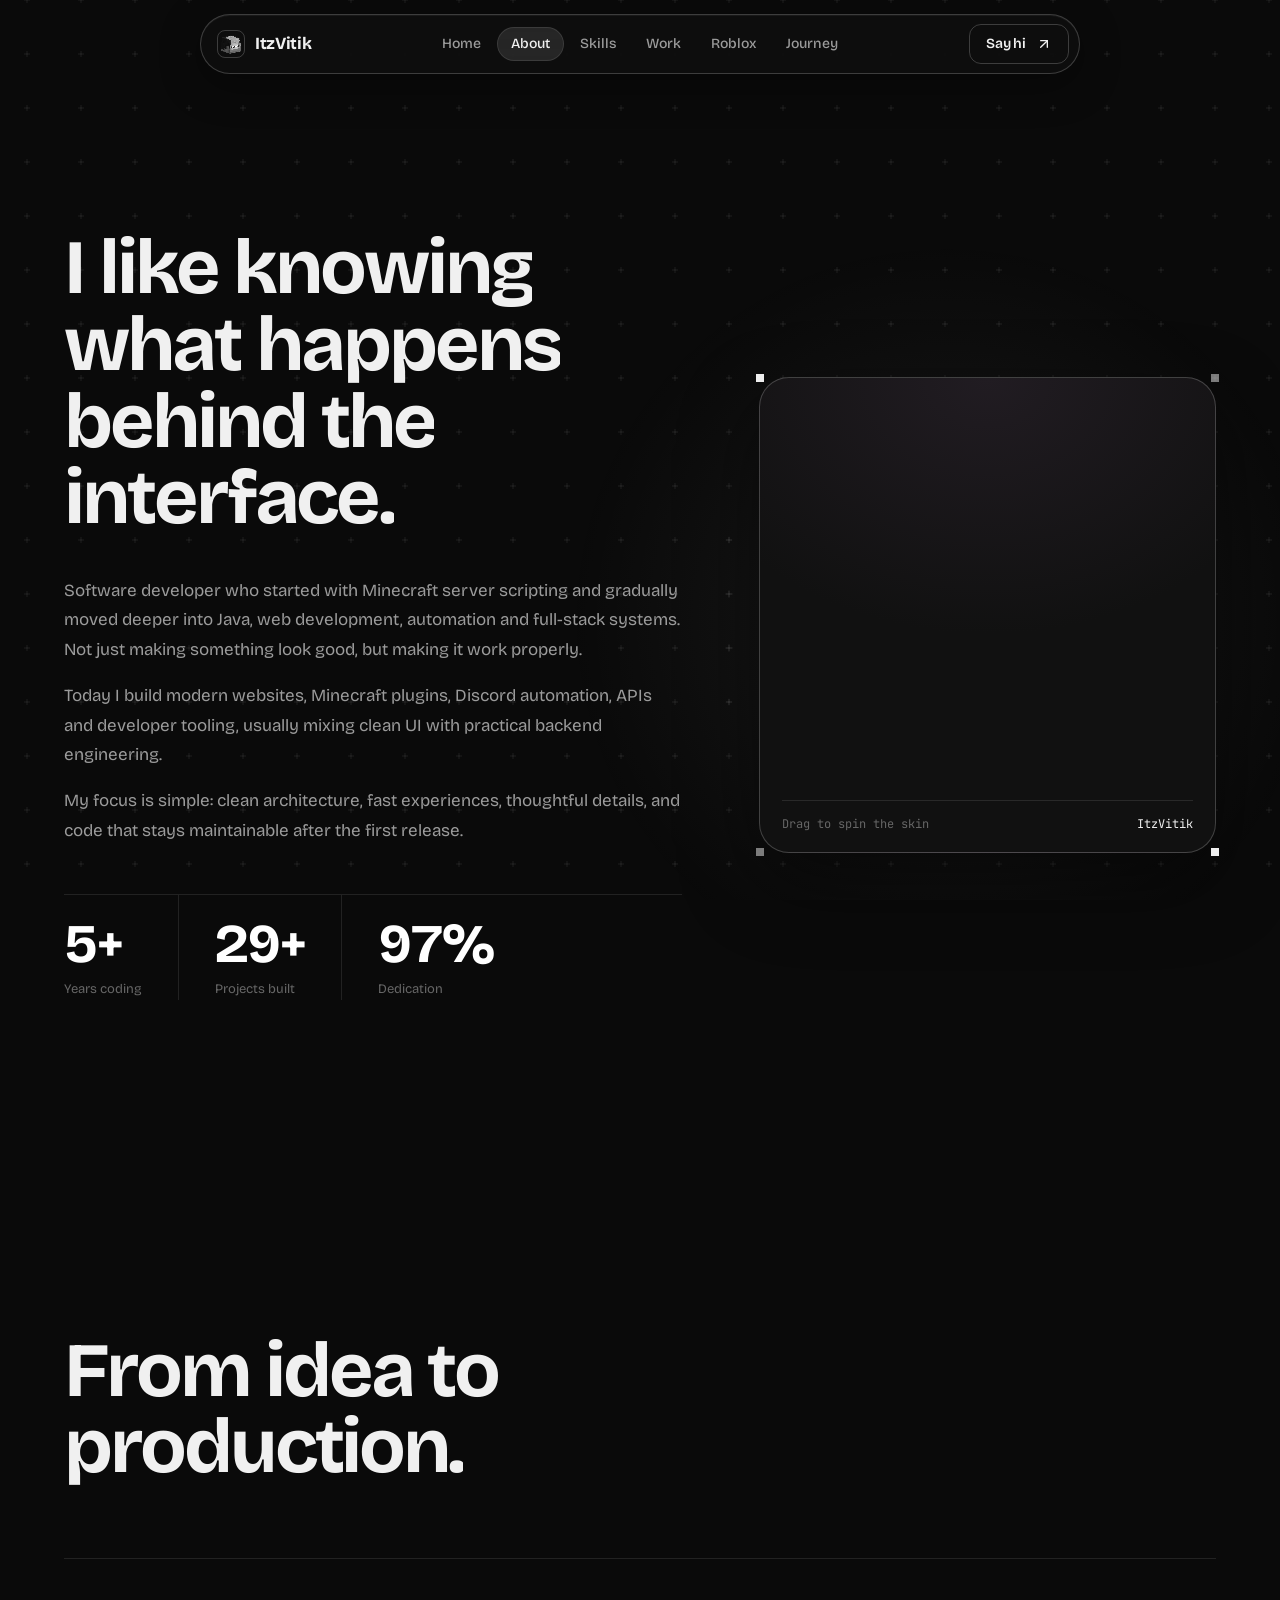
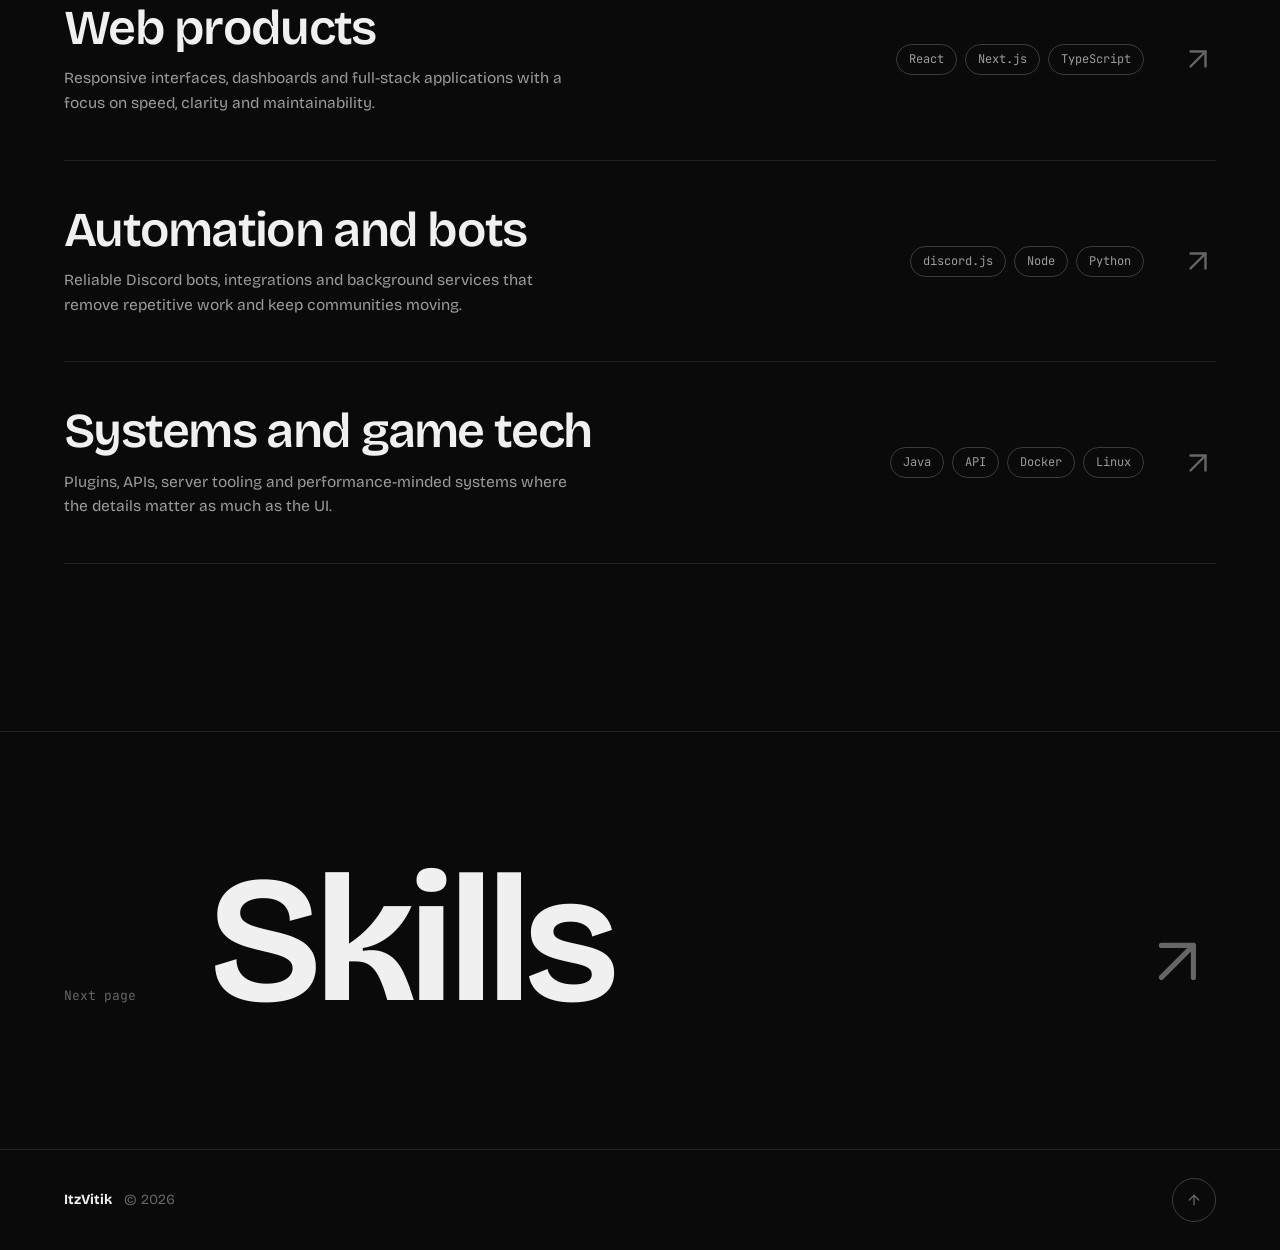
==== commit b1c59cf7: "Add Roblox page with scripting, UI and building work Co-Authored-By: Claude Opus 5.5 <noreply@anthro" ====
--- a/about.html
+++ b/about.html
@@ -4,7 +4,7 @@
     <meta charset="UTF-8">
     <meta name="viewport" content="width=device-width, initial-scale=1, viewport-fit=cover">
     <title>About - ItzVitik</title>
-    <meta name="description" content="ItzVitik is a full-stack developer building web apps, Discord bots and Minecraft server systems.">
+    <meta name="description" content="ItzVitik is a full-stack developer building web apps, Discord bots, Minecraft server systems and Roblox games.">
     <meta name="theme-color" content="#0a0a0a">
     <link rel="icon" type="image/png" href="assets/img/favicon.png">
     <link rel="preload" href="assets/fonts/bricolage-grotesque-latin-wght-normal.woff2" as="font" type="font/woff2" crossorigin>
@@ -18,12 +18,12 @@
     <div id="cursor-dot" aria-hidden="true"></div>
     <header class="nav" id="nav">
         <a href="index.html" class="nav-logo" data-pl data-title="Home" aria-label="ItzVitik, home"><img src="assets/img/skin-head.png" alt="" width="28" height="28"><span>ItzVitik</span></a>
-        <nav class="nav-links" id="nav-links" aria-label="Main"><span class="nav-pill" aria-hidden="true"></span><a href="index.html" data-pl data-title="Home" data-spy="home">Home</a><a href="about.html" data-pl data-title="About" data-spy="about">About</a><a href="skills.html" data-pl data-title="Skills" data-spy="skills">Skills</a><a href="work.html" data-pl data-title="Work" data-spy="work">Work</a><a href="journey.html" data-pl data-title="Journey" data-spy="experience">Journey</a></nav>
+        <nav class="nav-links" id="nav-links" aria-label="Main"><span class="nav-pill" aria-hidden="true"></span><a href="index.html" data-pl data-title="Home" data-spy="home">Home</a><a href="about.html" data-pl data-title="About" data-spy="about">About</a><a href="skills.html" data-pl data-title="Skills" data-spy="skills">Skills</a><a href="work.html" data-pl data-title="Work" data-spy="work">Work</a><a href="roblox.html" data-pl data-title="Roblox" data-spy="roblox">Roblox</a><a href="journey.html" data-pl data-title="Journey" data-spy="experience">Journey</a></nav>
         <a href="contact.html" class="btn btn-small nav-cta" data-pl data-title="Contact" data-magnetic><span>Say hi</span><svg viewBox="0 0 24 24" fill="none" stroke="currentColor" stroke-width="2" stroke-linecap="round" stroke-linejoin="round" aria-hidden="true"><line x1="7" y1="17" x2="17" y2="7"></line><polyline points="7 7 17 7 17 17"></polyline></svg></a>
         <button class="nav-burger" id="nav-burger" aria-label="Open menu" aria-expanded="false" aria-controls="menu"><span></span><span></span></button>
         <div class="nav-progress" id="nav-progress" aria-hidden="true"></div>
     </header>
-    <div class="menu" id="menu" aria-hidden="true"><nav class="menu-inner" aria-label="Mobile"><a href="index.html" data-pl data-title="Home">Home</a><a href="about.html" data-pl data-title="About">About</a><a href="skills.html" data-pl data-title="Skills">Skills</a><a href="work.html" data-pl data-title="Work">Work</a><a href="journey.html" data-pl data-title="Journey">Journey</a><a href="contact.html" data-pl data-title="Contact">Contact</a></nav></div>
+    <div class="menu" id="menu" aria-hidden="true"><nav class="menu-inner" aria-label="Mobile"><a href="index.html" data-pl data-title="Home">Home</a><a href="about.html" data-pl data-title="About">About</a><a href="skills.html" data-pl data-title="Skills">Skills</a><a href="work.html" data-pl data-title="Work">Work</a><a href="roblox.html" data-pl data-title="Roblox">Roblox</a><a href="journey.html" data-pl data-title="Journey">Journey</a><a href="contact.html" data-pl data-title="Contact">Contact</a></nav></div>
     <main id="top">
 <section class="section page-top" id="about">
             <h1 class="sr-only">About</h1>
--- a/css/styles.css
+++ b/css/styles.css
@@ -581,10 +581,44 @@
 .more svg { width: 16px; height: 16px; transition: transform .45s var(--ease); }
 .more:hover { border-color: var(--text); color: var(--acc-hi); }
 .more:hover svg { transform: translate(3px, -3px); }
-.cards { display: grid; grid-template-columns: repeat(3, 1fr); gap: 16px; }
+.cards { display: grid; grid-template-columns: repeat(4, 1fr); gap: 16px; }
 .card { display: flex; flex-direction: column; padding: clamp(22px, 2.6vw, 32px); border: 1px solid var(--line); border-radius: 22px; background: rgba(17, 17, 17, .6); transition: border-color .4s, transform .6s var(--ease); }
 .card:hover { border-color: var(--line-2); transform: translateY(-4px); }
 .card h3 { font-size: clamp(1.4rem, 2.4vw, 1.9rem); font-weight: 600; letter-spacing: -0.03em; line-height: 1.1; margin-bottom: 12px; }
 .card p { color: var(--muted); font-size: 15.5px; }
 .card .pills { margin-top: auto; padding-top: 20px; }
-@media (max-width: 960px) { .home-intro, .cards { grid-template-columns: 1fr; } }
+@media (max-width: 960px) { .home-intro { grid-template-columns: 1fr; } }
+@media (max-width: 1100px) { .cards { grid-template-columns: repeat(2, 1fr); } }
+@media (max-width: 640px) { .cards { grid-template-columns: 1fr; } }
+
+/* ---------- Roblox ---------- */
+.row-num { justify-self: end; font-family: var(--mono); font-size: 13px; color: var(--dim); transition: color .3s; }
+.row:hover .row-num { color: var(--acc); }
+
+.shots { display: grid; grid-template-columns: 1fr 1fr; gap: 16px; }
+.shot { border: 1px solid var(--line); border-radius: 22px; overflow: hidden; background: rgba(17, 17, 17, .6); transition: border-color .4s; }
+.shot:hover { border-color: var(--line-2); }
+.shot-bar { display: flex; align-items: center; gap: 10px; padding: 12px 18px; border-bottom: 1px solid var(--line); background: rgba(0, 0, 0, .3); font-family: var(--mono); font-size: 12px; color: var(--dim); }
+.shot-bar i { width: 8px; height: 8px; background: var(--acc); }
+.shot-img { aspect-ratio: 2.4 / 1; overflow: hidden; background: var(--ink-3); }
+.shot-img img { width: 100%; height: 100%; object-fit: cover; pointer-events: none; user-select: none; -webkit-user-drag: none; transition: transform 1.2s var(--ease); }
+.shot:hover .shot-img img { transform: scale(1.04); }
+.shot figcaption { padding: clamp(20px, 2.4vw, 28px); }
+.shot h3 { font-size: clamp(1.3rem, 2.2vw, 1.7rem); font-weight: 600; letter-spacing: -0.03em; line-height: 1.1; margin-bottom: 10px; }
+.shot p { color: var(--muted); font-size: 15.5px; }
+.shots-note { margin-top: 18px; font-family: var(--mono); font-size: 12px; color: var(--dim); }
+
+.code-win { max-width: none; }
+.code { margin: 0; padding: 22px 24px; overflow-x: auto; font-family: var(--mono); font-size: 13px; line-height: 1.8; color: var(--muted); tab-size: 4; }
+.code .k { color: var(--text); font-weight: 500; }
+.code .f { color: var(--acc-hi); }
+.code .s { color: var(--ok); }
+.code .n { color: var(--lilac); }
+.code .c { color: var(--dim); font-style: italic; }
+.code-cta { margin-top: clamp(28px, 4vw, 44px); }
+
+@media (max-width: 960px) { .row-num { grid-column: 2; grid-row: 1; } }
+@media (max-width: 760px) {
+    .shots { grid-template-columns: 1fr; }
+    .code { padding: 18px; font-size: 12px; }
+}
